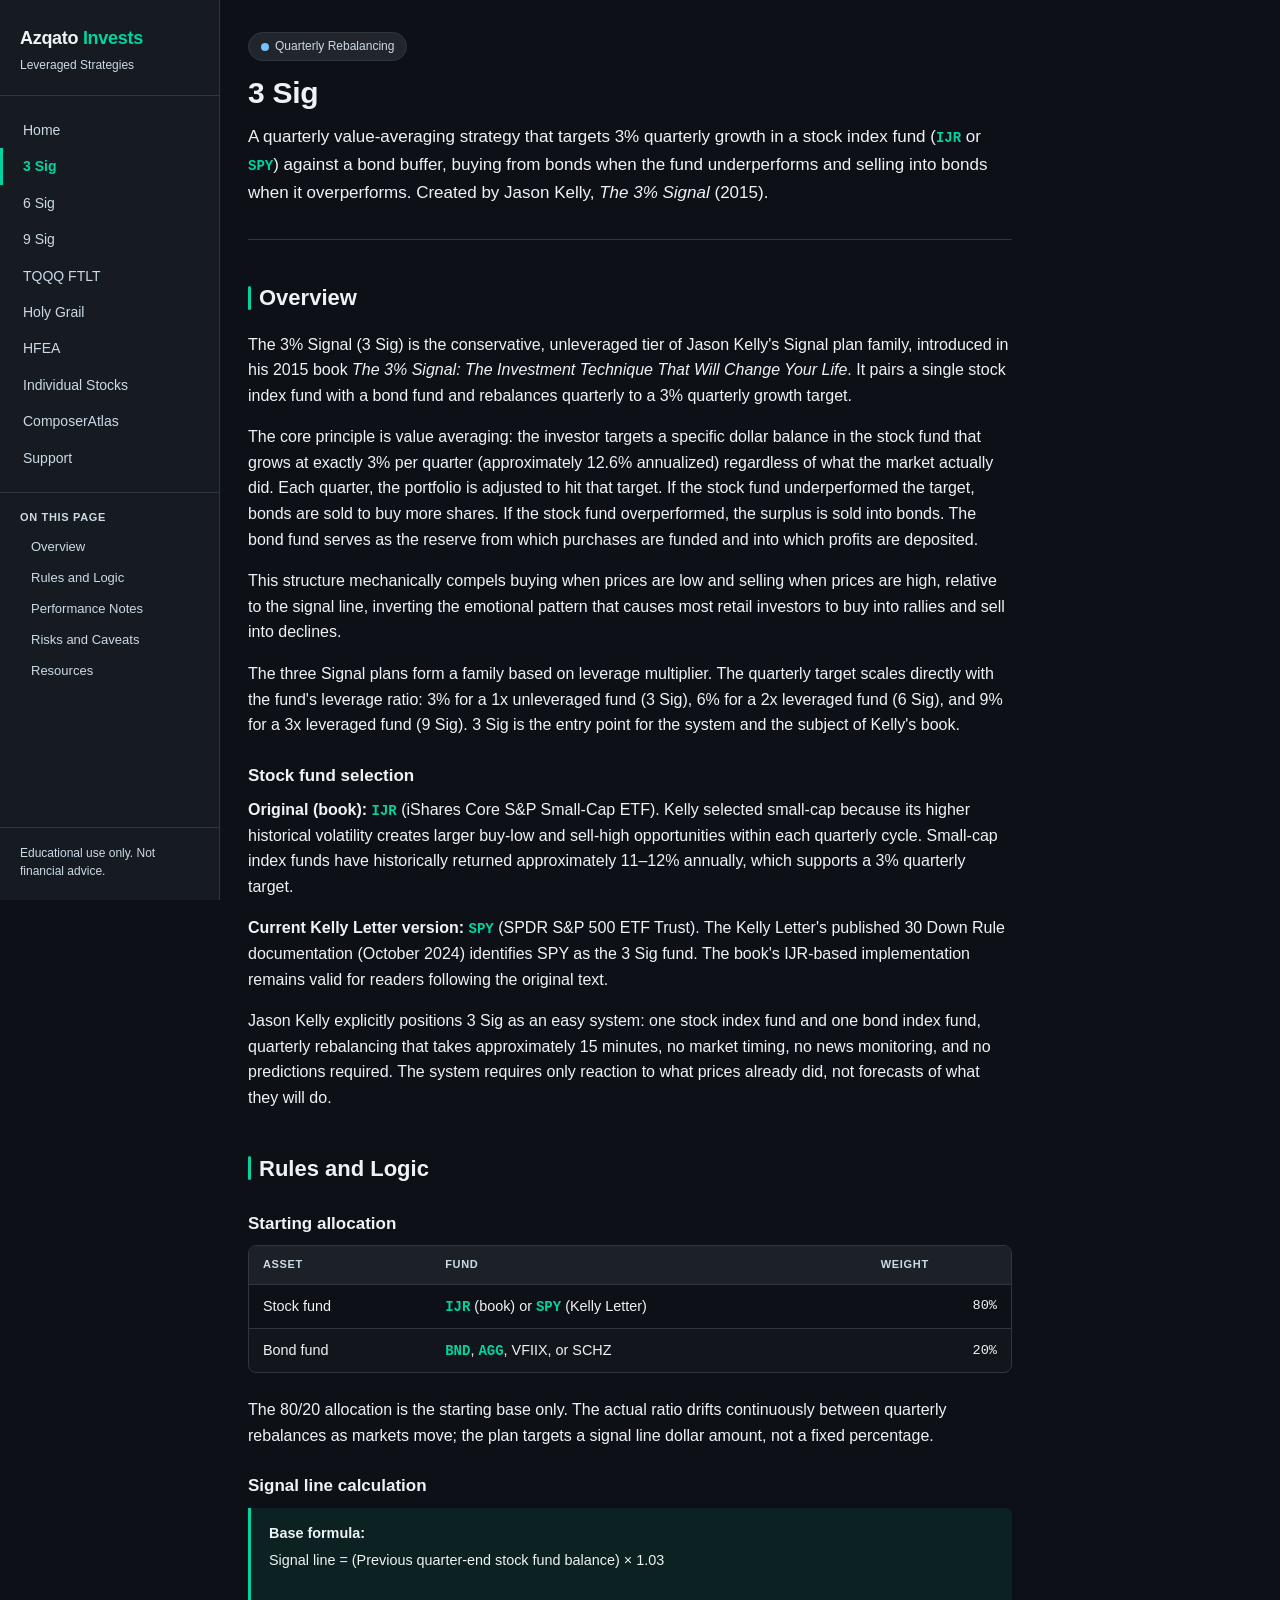
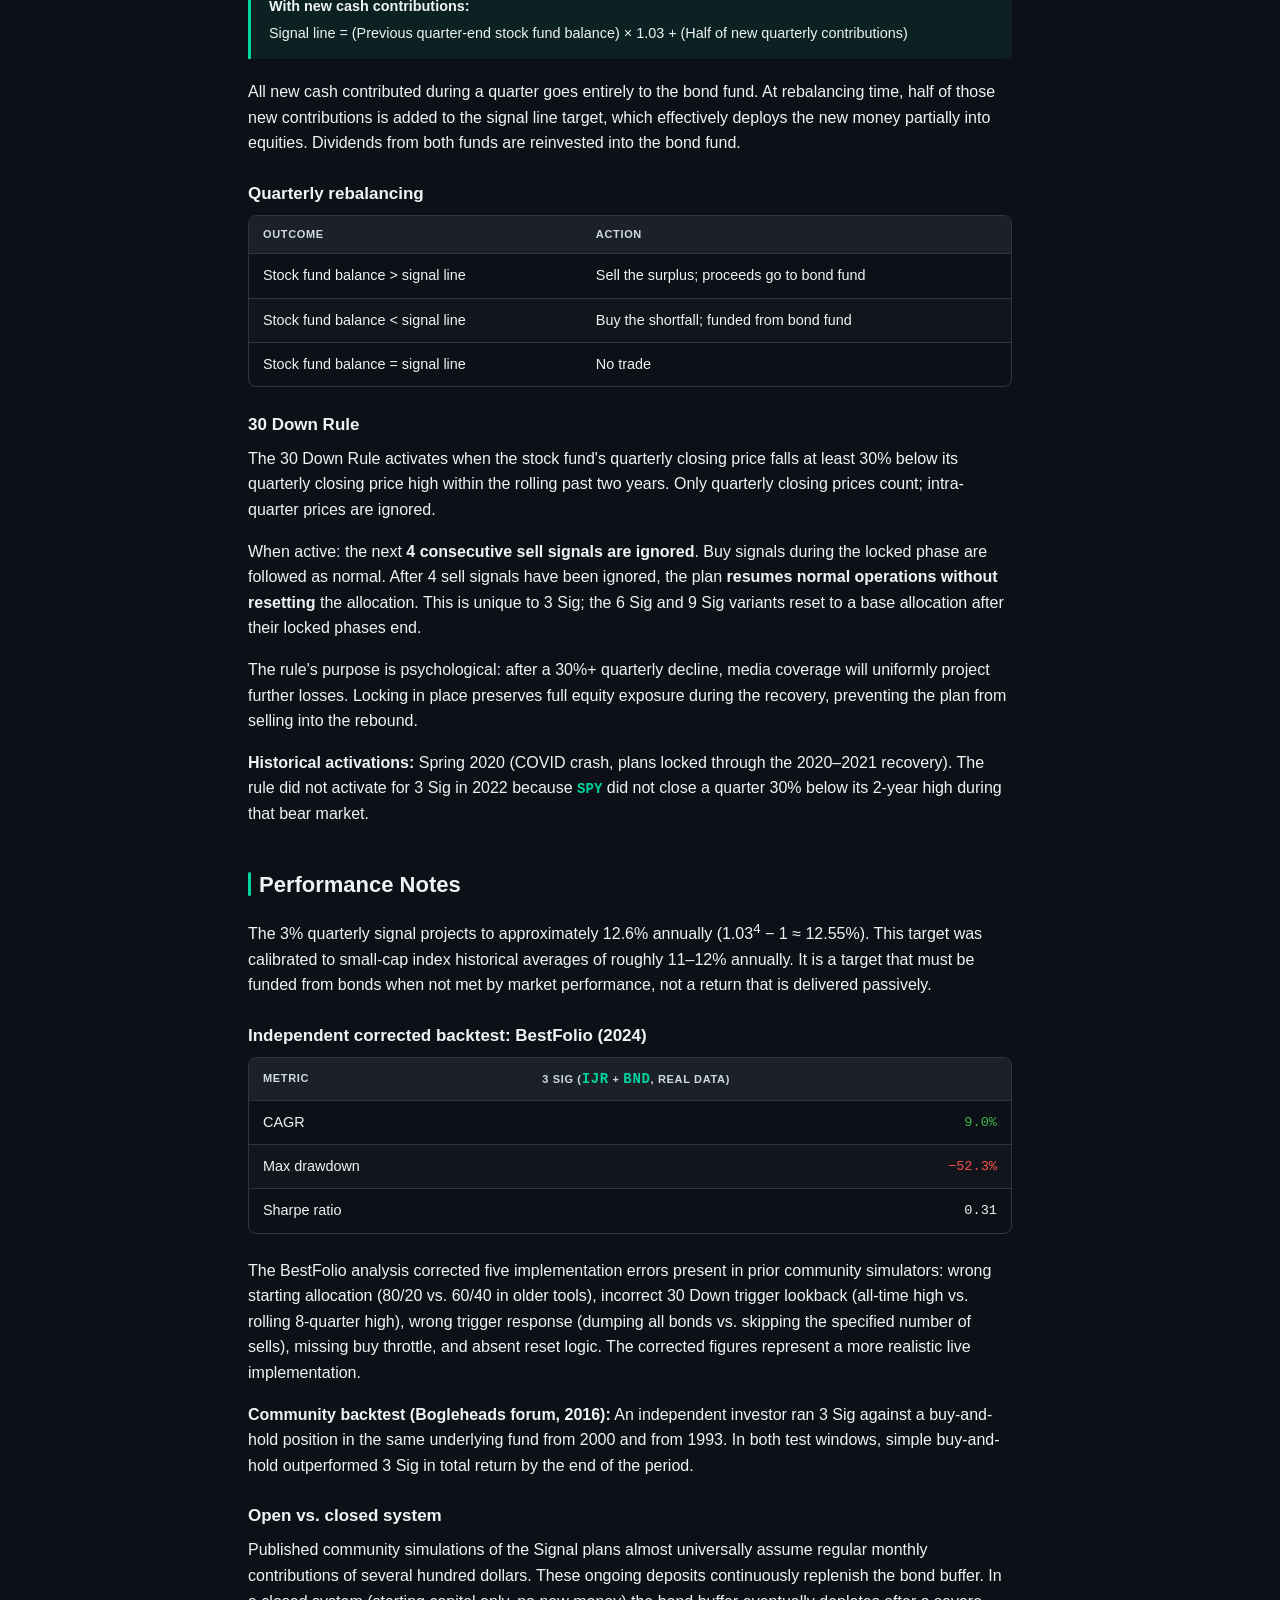
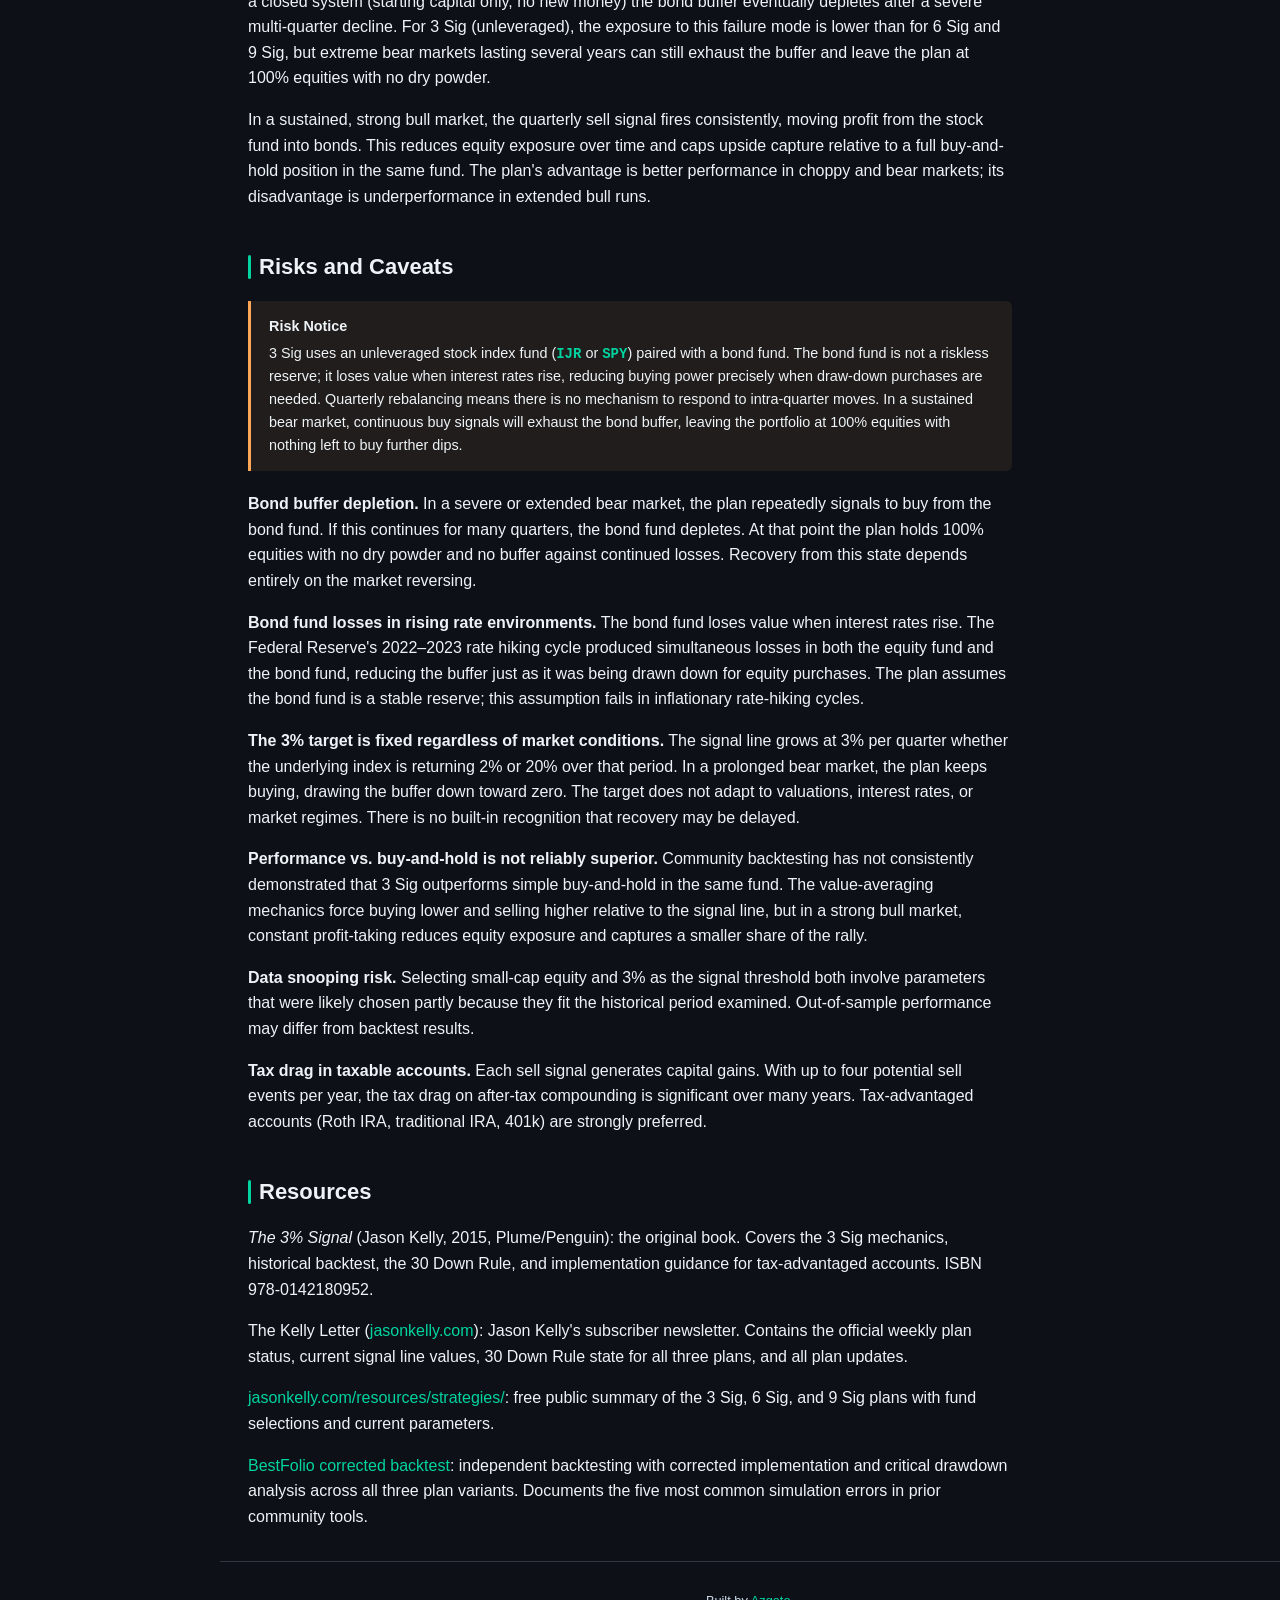
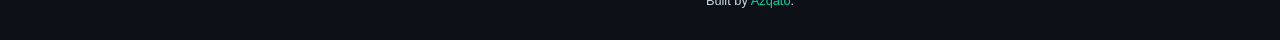
==== 3sig.html @ e36377e2 "v1.1.0: docs audit, em dash cleanup, mobile CSS fix Co-Authored-By: Claude Sonnet 4.6 <noreply@anthr" ====
<!DOCTYPE html>
<html lang="en">
<head>
  <meta charset="UTF-8">
  <meta name="viewport" content="width=device-width, initial-scale=1.0">
  <title>3 Sig: Leveraged Strategies</title>
  <meta name="description" content="The 3 Sig quarterly value-averaging strategy by Jason Kelly. A signal-based system using a 3% quarterly target to manage a stock index fund against a bond buffer.">
  <link rel="icon" href="data:image/svg+xml,<svg xmlns='http://www.w3.org/2000/svg' viewBox='0 0 100 100'><text y='.9em' font-size='90'>🚀</text></svg>">
  <link rel="stylesheet" href="css/style.css">
</head>
<body>
  <a class="skip-link" href="#main-content">Skip to content</a>

  <nav class="top-bar" aria-label="Site navigation">
    <div class="top-bar-inner">
      <a href="https://azqato.com/invests" class="logo-link"><span class="logo-text">Azqato <span class="logo-dot">Invests</span></span></a>
      <button class="nav-toggle" aria-label="Toggle navigation" aria-expanded="false" aria-controls="mobile-nav">
        <svg width="20" height="15" viewBox="0 0 20 15" fill="none" aria-hidden="true">
          <rect y="0" width="20" height="2" rx="1" fill="currentColor"/>
          <rect y="6.5" width="20" height="2" rx="1" fill="currentColor"/>
          <rect y="13" width="20" height="2" rx="1" fill="currentColor"/>
        </svg>
      </button>
    </div>
    <div class="top-bar-nav" id="mobile-nav" hidden>
      <ul>
        <li><a href="index.html" class="nav-link">Home</a></li>
        <li><a href="3sig.html" class="nav-link active" aria-current="page">3 Sig</a></li>
        <li><a href="6sig.html" class="nav-link">6 Sig</a></li>
        <li><a href="9sig.html" class="nav-link">9 Sig</a></li>
        <li><a href="tqqq-ftlt.html" class="nav-link">TQQQ FTLT</a></li>
        <li><a href="holy-grail.html" class="nav-link">Holy Grail</a></li>
        <li><a href="hfea.html" class="nav-link">HFEA</a></li>
        <li><a href="https://azqato.github.io/stocks/" class="nav-link">Individual Stocks</a></li>
        <li><a href="https://azqato.github.io/composer/" class="nav-link">ComposerAtlas</a></li>
        <li><a href="https://azqato.github.io/support.html" class="nav-link">Support</a></li>
      </ul>
    </div>
  </nav>

  <div class="layout">
    <aside class="sidebar" aria-label="Site navigation">
      <div class="sidebar-logo">
        <a href="https://azqato.com/invests" class="logo-link"><span class="logo-text">Azqato <span class="logo-dot">Invests</span></span></a>
        <span class="site-label">Leveraged Strategies</span>
      </div>
      <nav class="sidebar-nav" aria-label="Pages">
        <ul>
          <li><a href="index.html" class="nav-link">Home</a></li>
          <li><a href="3sig.html" class="nav-link active" aria-current="page">3 Sig</a></li>
          <li><a href="6sig.html" class="nav-link">6 Sig</a></li>
          <li><a href="9sig.html" class="nav-link">9 Sig</a></li>
          <li><a href="tqqq-ftlt.html" class="nav-link">TQQQ FTLT</a></li>
          <li><a href="holy-grail.html" class="nav-link">Holy Grail</a></li>
          <li><a href="hfea.html" class="nav-link">HFEA</a></li>
          <li><a href="https://azqato.github.io/stocks/" class="nav-link">Individual Stocks</a></li>
        <li><a href="https://azqato.github.io/composer/" class="nav-link">ComposerAtlas</a></li>
        <li><a href="https://azqato.github.io/support.html" class="nav-link">Support</a></li>
        </ul>
        <div class="on-this-page">
          <span class="on-this-page-label">On This Page</span>
          <ul>
            <li><a href="#overview" class="anchor-link">Overview</a></li>
            <li><a href="#rules" class="anchor-link">Rules and Logic</a></li>
            <li><a href="#performance" class="anchor-link">Performance Notes</a></li>
            <li><a href="#risks" class="anchor-link">Risks and Caveats</a></li>
            <li><a href="#resources" class="anchor-link">Resources</a></li>
          </ul>
        </div>
      </nav>
      <p class="sidebar-disclaimer">Educational use only. Not financial advice.</p>
    </aside>

    <div class="content-wrap">
      <main id="main-content">

        <div class="hero">
          <div class="hero-badge">
            <span class="hero-badge-dot" style="background: var(--color-strat-3sig);"></span>
            Quarterly Rebalancing
          </div>
          <h1>3 Sig</h1>
          <p class="lead">A quarterly value-averaging strategy that targets 3% quarterly growth in a stock index fund (<span class="ticker">IJR</span> or <span class="ticker">SPY</span>) against a bond buffer, buying from bonds when the fund underperforms and selling into bonds when it overperforms. Created by Jason Kelly, <em>The 3% Signal</em> (2015).</p>
        </div>

        <section id="overview" aria-labelledby="overview-heading">
          <h2 id="overview-heading">Overview</h2>

          <p>The 3% Signal (3 Sig) is the conservative, unleveraged tier of Jason Kelly's Signal plan family, introduced in his 2015 book <em>The 3% Signal: The Investment Technique That Will Change Your Life</em>. It pairs a single stock index fund with a bond fund and rebalances quarterly to a 3% quarterly growth target.</p>

          <p>The core principle is value averaging: the investor targets a specific dollar balance in the stock fund that grows at exactly 3% per quarter (approximately 12.6% annualized) regardless of what the market actually did. Each quarter, the portfolio is adjusted to hit that target. If the stock fund underperformed the target, bonds are sold to buy more shares. If the stock fund overperformed, the surplus is sold into bonds. The bond fund serves as the reserve from which purchases are funded and into which profits are deposited.</p>

          <p>This structure mechanically compels buying when prices are low and selling when prices are high, relative to the signal line, inverting the emotional pattern that causes most retail investors to buy into rallies and sell into declines.</p>

          <p>The three Signal plans form a family based on leverage multiplier. The quarterly target scales directly with the fund's leverage ratio: 3% for a 1x unleveraged fund (3 Sig), 6% for a 2x leveraged fund (6 Sig), and 9% for a 3x leveraged fund (9 Sig). 3 Sig is the entry point for the system and the subject of Kelly's book.</p>

          <h3>Stock fund selection</h3>

          <p><strong>Original (book):</strong> <span class="ticker">IJR</span> (iShares Core S&amp;P Small-Cap ETF). Kelly selected small-cap because its higher historical volatility creates larger buy-low and sell-high opportunities within each quarterly cycle. Small-cap index funds have historically returned approximately 11–12% annually, which supports a 3% quarterly target.</p>

          <p><strong>Current Kelly Letter version:</strong> <span class="ticker">SPY</span> (SPDR S&amp;P 500 ETF Trust). The Kelly Letter's published 30 Down Rule documentation (October 2024) identifies SPY as the 3 Sig fund. The book's IJR-based implementation remains valid for readers following the original text.</p>

          <p>Jason Kelly explicitly positions 3 Sig as an easy system: one stock index fund and one bond index fund, quarterly rebalancing that takes approximately 15 minutes, no market timing, no news monitoring, and no predictions required. The system requires only reaction to what prices already did, not forecasts of what they will do.</p>
        </section>

        <section id="rules" aria-labelledby="rules-heading">
          <h2 id="rules-heading">Rules and Logic</h2>

          <h3>Starting allocation</h3>

          <div class="table-wrap">
            <table>
              <caption class="visually-hidden">3 Sig starting allocation</caption>
              <thead>
                <tr>
                  <th scope="col">Asset</th>
                  <th scope="col">Fund</th>
                  <th scope="col">Weight</th>
                </tr>
              </thead>
              <tbody>
                <tr>
                  <td>Stock fund</td>
                  <td><span class="ticker">IJR</span> (book) or <span class="ticker">SPY</span> (Kelly Letter)</td>
                  <td class="num">80%</td>
                </tr>
                <tr>
                  <td>Bond fund</td>
                  <td><span class="ticker">BND</span>, <span class="ticker">AGG</span>, VFIIX, or SCHZ</td>
                  <td class="num">20%</td>
                </tr>
              </tbody>
            </table>
          </div>

          <p>The 80/20 allocation is the starting base only. The actual ratio drifts continuously between quarterly rebalances as markets move; the plan targets a signal line dollar amount, not a fixed percentage.</p>

          <h3>Signal line calculation</h3>

          <div class="callout callout-info">
            <strong>Base formula:</strong>
            Signal line = (Previous quarter-end stock fund balance) &times; 1.03<br><br>
            <strong>With new cash contributions:</strong>
            Signal line = (Previous quarter-end stock fund balance) &times; 1.03 + (Half of new quarterly contributions)
          </div>

          <p>All new cash contributed during a quarter goes entirely to the bond fund. At rebalancing time, half of those new contributions is added to the signal line target, which effectively deploys the new money partially into equities. Dividends from both funds are reinvested into the bond fund.</p>

          <h3>Quarterly rebalancing</h3>

          <div class="table-wrap">
            <table>
              <caption class="visually-hidden">3 Sig quarterly rebalancing actions</caption>
              <thead>
                <tr>
                  <th scope="col">Outcome</th>
                  <th scope="col">Action</th>
                </tr>
              </thead>
              <tbody>
                <tr>
                  <td>Stock fund balance &gt; signal line</td>
                  <td>Sell the surplus; proceeds go to bond fund</td>
                </tr>
                <tr>
                  <td>Stock fund balance &lt; signal line</td>
                  <td>Buy the shortfall; funded from bond fund</td>
                </tr>
                <tr>
                  <td>Stock fund balance = signal line</td>
                  <td>No trade</td>
                </tr>
              </tbody>
            </table>
          </div>

          <h3>30 Down Rule</h3>

          <p>The 30 Down Rule activates when the stock fund's quarterly closing price falls at least 30% below its quarterly closing price high within the rolling past two years. Only quarterly closing prices count; intra-quarter prices are ignored.</p>

          <p>When active: the next <strong>4 consecutive sell signals are ignored</strong>. Buy signals during the locked phase are followed as normal. After 4 sell signals have been ignored, the plan <strong>resumes normal operations without resetting</strong> the allocation. This is unique to 3 Sig; the 6 Sig and 9 Sig variants reset to a base allocation after their locked phases end.</p>

          <p>The rule's purpose is psychological: after a 30%+ quarterly decline, media coverage will uniformly project further losses. Locking in place preserves full equity exposure during the recovery, preventing the plan from selling into the rebound.</p>

          <p><strong>Historical activations:</strong> Spring 2020 (COVID crash, plans locked through the 2020–2021 recovery). The rule did not activate for 3 Sig in 2022 because <span class="ticker">SPY</span> did not close a quarter 30% below its 2-year high during that bear market.</p>
        </section>

        <section id="performance" aria-labelledby="performance-heading">
          <h2 id="performance-heading">Performance Notes</h2>

          <p>The 3% quarterly signal projects to approximately 12.6% annually (1.03<sup>4</sup> &minus; 1 &asymp; 12.55%). This target was calibrated to small-cap index historical averages of roughly 11–12% annually. It is a target that must be funded from bonds when not met by market performance, not a return that is delivered passively.</p>

          <h3>Independent corrected backtest: BestFolio (2024)</h3>

          <div class="table-wrap">
            <table>
              <caption class="visually-hidden">3 Sig corrected backtest results</caption>
              <thead>
                <tr>
                  <th scope="col">Metric</th>
                  <th scope="col">3 Sig (<span class="ticker">IJR</span> + <span class="ticker">BND</span>, real data)</th>
                </tr>
              </thead>
              <tbody>
                <tr>
                  <td>CAGR</td>
                  <td class="num positive">9.0%</td>
                </tr>
                <tr>
                  <td>Max drawdown</td>
                  <td class="num negative">−52.3%</td>
                </tr>
                <tr>
                  <td>Sharpe ratio</td>
                  <td class="num">0.31</td>
                </tr>
              </tbody>
            </table>
          </div>

          <p>The BestFolio analysis corrected five implementation errors present in prior community simulators: wrong starting allocation (80/20 vs. 60/40 in older tools), incorrect 30 Down trigger lookback (all-time high vs. rolling 8-quarter high), wrong trigger response (dumping all bonds vs. skipping the specified number of sells), missing buy throttle, and absent reset logic. The corrected figures represent a more realistic live implementation.</p>

          <p><strong>Community backtest (Bogleheads forum, 2016):</strong> An independent investor ran 3 Sig against a buy-and-hold position in the same underlying fund from 2000 and from 1993. In both test windows, simple buy-and-hold outperformed 3 Sig in total return by the end of the period.</p>

          <h3>Open vs. closed system</h3>

          <p>Published community simulations of the Signal plans almost universally assume regular monthly contributions of several hundred dollars. These ongoing deposits continuously replenish the bond buffer. In a closed system (starting capital only, no new money) the bond buffer eventually depletes after a severe multi-quarter decline. For 3 Sig (unleveraged), the exposure to this failure mode is lower than for 6 Sig and 9 Sig, but extreme bear markets lasting several years can still exhaust the buffer and leave the plan at 100% equities with no dry powder.</p>

          <p>In a sustained, strong bull market, the quarterly sell signal fires consistently, moving profit from the stock fund into bonds. This reduces equity exposure over time and caps upside capture relative to a full buy-and-hold position in the same fund. The plan's advantage is better performance in choppy and bear markets; its disadvantage is underperformance in extended bull runs.</p>
        </section>

        <section id="risks" aria-labelledby="risks-heading">
          <h2 id="risks-heading">Risks and Caveats</h2>
          <div class="callout callout-risk" role="note" aria-label="Risk notice">
            <strong>Risk Notice</strong>
            3 Sig uses an unleveraged stock index fund (<span class="ticker">IJR</span> or <span class="ticker">SPY</span>) paired with a bond fund. The bond fund is not a riskless reserve; it loses value when interest rates rise, reducing buying power precisely when draw-down purchases are needed. Quarterly rebalancing means there is no mechanism to respond to intra-quarter moves. In a sustained bear market, continuous buy signals will exhaust the bond buffer, leaving the portfolio at 100% equities with nothing left to buy further dips.
          </div>

          <p><strong>Bond buffer depletion.</strong> In a severe or extended bear market, the plan repeatedly signals to buy from the bond fund. If this continues for many quarters, the bond fund depletes. At that point the plan holds 100% equities with no dry powder and no buffer against continued losses. Recovery from this state depends entirely on the market reversing.</p>

          <p><strong>Bond fund losses in rising rate environments.</strong> The bond fund loses value when interest rates rise. The Federal Reserve's 2022–2023 rate hiking cycle produced simultaneous losses in both the equity fund and the bond fund, reducing the buffer just as it was being drawn down for equity purchases. The plan assumes the bond fund is a stable reserve; this assumption fails in inflationary rate-hiking cycles.</p>

          <p><strong>The 3% target is fixed regardless of market conditions.</strong> The signal line grows at 3% per quarter whether the underlying index is returning 2% or 20% over that period. In a prolonged bear market, the plan keeps buying, drawing the buffer down toward zero. The target does not adapt to valuations, interest rates, or market regimes. There is no built-in recognition that recovery may be delayed.</p>

          <p><strong>Performance vs. buy-and-hold is not reliably superior.</strong> Community backtesting has not consistently demonstrated that 3 Sig outperforms simple buy-and-hold in the same fund. The value-averaging mechanics force buying lower and selling higher relative to the signal line, but in a strong bull market, constant profit-taking reduces equity exposure and captures a smaller share of the rally.</p>

          <p><strong>Data snooping risk.</strong> Selecting small-cap equity and 3% as the signal threshold both involve parameters that were likely chosen partly because they fit the historical period examined. Out-of-sample performance may differ from backtest results.</p>

          <p><strong>Tax drag in taxable accounts.</strong> Each sell signal generates capital gains. With up to four potential sell events per year, the tax drag on after-tax compounding is significant over many years. Tax-advantaged accounts (Roth IRA, traditional IRA, 401k) are strongly preferred.</p>
        </section>

        <section id="resources" aria-labelledby="resources-heading">
          <h2 id="resources-heading">Resources</h2>

          <p><em>The 3% Signal</em> (Jason Kelly, 2015, Plume/Penguin): the original book. Covers the 3 Sig mechanics, historical backtest, the 30 Down Rule, and implementation guidance for tax-advantaged accounts. ISBN 978-0142180952.</p>

          <p>The Kelly Letter (<a href="https://jasonkelly.com">jasonkelly.com</a>): Jason Kelly's subscriber newsletter. Contains the official weekly plan status, current signal line values, 30 Down Rule state for all three plans, and all plan updates.</p>

          <p><a href="https://jasonkelly.com/resources/strategies/">jasonkelly.com/resources/strategies/</a>: free public summary of the 3 Sig, 6 Sig, and 9 Sig plans with fund selections and current parameters.</p>

          <p><a href="https://bestfolio.app/blog/kelly-signal-danger-v2">BestFolio corrected backtest</a>: independent backtesting with corrected implementation and critical drawdown analysis across all three plan variants. Documents the five most common simulation errors in prior community tools.</p>
        </section>

      </main>

      <footer>
        <p>Built by <a href="https://azqato.github.io">Azqato</a>.</p>
      </footer>
    </div>
  </div>

  <script src="js/main.js"></script>
</body>
</html>
---- css/style.css ----
/* ============================================================
   :root — Design tokens
   ============================================================ */
:root {
  --color-bg: #0d1117;
  --color-surface: #161b22;
  --color-border: #30363d;
  --color-accent: #00d4a0;
  --color-accent-hover: #00e6b0;
  --color-accent-light: rgba(0, 212, 160, 0.08);
  --color-card-hover: #1c2128;
  --color-tag-bg: #21262d;
  --color-text-primary: #eef3f7;
  --color-text-secondary: #cbdae6;
  --color-positive: #3fb950;
  --color-negative: #f85149;
  --color-warning: #ffa657;
  --color-purple: #bc8cff;
  --color-strat-3sig: #79c0ff;
  --color-strat-6sig: #e3b341;
  --color-strat-9sig: #58a6ff;
  --color-strat-hfea: #f0883e;
  --color-strat-ftlt: #3fb950;
  --color-strat-grail: #bc8cff;
  --font-ui: -apple-system, BlinkMacSystemFont, 'Segoe UI', Roboto, 'Helvetica Neue', Arial, sans-serif;
  --font-mono: 'SF Mono', 'Consolas', 'Liberation Mono', 'Courier New', monospace;
}

/* ============================================================
   Reset / base
   ============================================================ */
*, *::before, *::after {
  box-sizing: border-box;
  margin: 0;
  padding: 0;
}

html {
  scroll-behavior: smooth;
}

body {
  background-color: var(--color-bg);
  color: var(--color-text-primary);
  font-family: var(--font-ui);
  font-size: 1rem;
  line-height: 1.6;
  -webkit-font-smoothing: antialiased;
}

a {
  color: var(--color-accent);
  text-decoration: none;
}

a:hover {
  color: var(--color-accent-hover);
}

a:focus-visible {
  outline: 2px solid var(--color-accent);
  outline-offset: 3px;
  border-radius: 2px;
}

ul {
  list-style: none;
}

img {
  max-width: 100%;
  display: block;
}

/* ============================================================
   Layout grid (sidebar + content)
   ============================================================ */
.skip-link {
  position: fixed;
  top: 0;
  left: 0;
  padding: 8px 16px;
  background: var(--color-accent);
  color: var(--color-bg);
  font-weight: 600;
  font-size: 0.875rem;
  z-index: 1000;
  border-radius: 0 0 6px 0;
  transform: translateY(-100%);
  transition: transform 0.15s;
}

.skip-link:focus {
  transform: translateY(0);
}

.layout {
  display: grid;
  grid-template-columns: 220px 1fr;
  align-items: start;
  min-height: 100vh;
}

.content-wrap {
  display: flex;
  flex-direction: column;
  min-width: 0;
  min-height: 100vh;
}

main {
  flex: 1;
  max-width: 820px;
  padding: 32px 28px;
}

/* ============================================================
   Sidebar and top-bar nav
   ============================================================ */
.sidebar {
  width: 220px;
  background: var(--color-surface);
  border-right: 1px solid var(--color-border);
  position: sticky;
  top: 0;
  height: 100vh;
  overflow-y: auto;
  display: flex;
  flex-direction: column;
  padding: 24px 0 20px;
  flex-shrink: 0;
}

.sidebar-logo {
  padding: 0 20px 20px;
  border-bottom: 1px solid var(--color-border);
  margin-bottom: 8px;
}

a.logo-link {
  text-decoration: none;
  color: inherit;
}

.logo-text {
  display: block;
  font-size: 1.125rem;
  font-weight: 700;
  color: var(--color-text-primary);
  letter-spacing: -0.3px;
}

.logo-dot {
  color: var(--color-accent);
}

.site-label {
  display: block;
  font-size: 0.75rem;
  color: var(--color-text-secondary);
  margin-top: 3px;
}

.sidebar-nav {
  flex: 1;
  padding: 8px 0;
}

.nav-link {
  display: block;
  padding: 7px 20px;
  font-size: 0.875rem;
  font-weight: 500;
  color: var(--color-text-secondary);
  transition: color 0.15s;
  border-left: 3px solid transparent;
}

.nav-link:hover {
  color: var(--color-text-primary);
}

.nav-link.active {
  color: var(--color-accent);
  font-weight: 600;
  border-left-color: var(--color-accent);
}

.on-this-page {
  margin-top: 16px;
  padding-top: 16px;
  border-top: 1px solid var(--color-border);
}

.on-this-page-label {
  font-size: 0.6875rem;
  font-weight: 600;
  text-transform: uppercase;
  letter-spacing: 0.06em;
  color: var(--color-text-secondary);
  padding: 0 20px 6px;
  display: block;
}

.anchor-link {
  display: block;
  padding: 5px 20px 5px 28px;
  font-size: 0.8125rem;
  color: var(--color-text-secondary);
  transition: color 0.15s;
  border-left: 3px solid transparent;
}

.anchor-link:hover {
  color: var(--color-text-primary);
}

.anchor-link.is-active {
  color: var(--color-accent);
}

.sidebar-disclaimer {
  padding: 16px 20px 0;
  font-size: 0.75rem;
  color: var(--color-text-secondary);
  border-top: 1px solid var(--color-border);
  line-height: 1.5;
}

/* Top bar — mobile only, hidden on desktop */
.top-bar {
  display: none;
  position: sticky;
  top: 0;
  z-index: 100;
  background: rgba(22, 27, 34, 0.9);
  backdrop-filter: blur(12px);
  -webkit-backdrop-filter: blur(12px);
  border-bottom: 1px solid var(--color-border);
}

.top-bar-inner {
  display: flex;
  align-items: center;
  justify-content: space-between;
  padding: 12px 20px;
}

.nav-toggle {
  background: none;
  border: none;
  cursor: pointer;
  padding: 4px;
  color: var(--color-text-primary);
  display: flex;
  align-items: center;
  justify-content: center;
}

.nav-toggle:focus-visible {
  outline: 2px solid var(--color-accent);
  outline-offset: 3px;
  border-radius: 2px;
}

.top-bar-nav {
  border-top: 1px solid var(--color-border);
  padding: 8px 0 12px;
}

.top-bar-nav .nav-link {
  border-left: none;
  padding: 9px 20px;
}

.top-bar-nav .nav-link.active {
  border-left: none;
  border-bottom: 2px solid var(--color-accent);
}

/* ============================================================
   Typography
   ============================================================ */
h1 {
  font-size: 1.875rem;
  font-weight: 700;
  color: var(--color-text-primary);
  letter-spacing: -0.3px;
  line-height: 1.2;
}

h2 {
  font-size: 1.375rem;
  font-weight: 700;
  color: var(--color-text-primary);
  display: flex;
  align-items: center;
  gap: 0.5rem;
  margin-bottom: 1rem;
  margin-top: 2.5rem;
}

h2::before {
  content: '';
  display: block;
  width: 3px;
  height: 1.1em;
  background: var(--color-accent);
  border-radius: 2px;
  flex-shrink: 0;
}

h3 {
  font-size: 1.0625rem;
  font-weight: 600;
  color: var(--color-text-primary);
  margin-bottom: 0.5rem;
  margin-top: 1.5rem;
}

p {
  margin-bottom: 1rem;
}

p:last-child {
  margin-bottom: 0;
}

.lead {
  font-size: 1.0625rem;
  line-height: 1.65;
}

.caption {
  font-size: 0.78rem;
  color: var(--color-text-secondary);
}

.num {
  font-family: var(--font-mono);
  font-size: 0.85rem;
}

.ticker {
  font-family: var(--font-mono);
  font-size: 0.875rem;
  font-weight: 600;
  color: var(--color-accent);
}

/* ============================================================
   Hero (badge, title, sub)
   ============================================================ */
.hero {
  margin-bottom: 2rem;
  padding-bottom: 2rem;
  border-bottom: 1px solid var(--color-border);
}

.hero-badge {
  display: inline-flex;
  align-items: center;
  gap: 6px;
  background: var(--color-tag-bg);
  border: 1px solid var(--color-border);
  border-radius: 999px;
  padding: 4px 12px;
  font-size: 0.75rem;
  color: var(--color-text-secondary);
  margin-bottom: 14px;
}

.hero-badge-dot {
  width: 8px;
  height: 8px;
  border-radius: 50%;
  flex-shrink: 0;
}

.hero h1 {
  margin-bottom: 12px;
}

.hero .lead {
  color: var(--color-text-primary);
}

/* ============================================================
   Strategy cards (index)
   ============================================================ */
.strategies-grid {
  display: grid;
  grid-template-columns: repeat(3, 1fr);
  gap: 16px;
  margin-top: 1rem;
}

.strategy-card {
  background: var(--color-surface);
  border: 1px solid var(--color-border);
  border-radius: 10px;
  padding: 20px;
  display: flex;
  flex-direction: column;
  position: relative;
  overflow: hidden;
  transition: background 0.15s, transform 0.15s, box-shadow 0.15s;
}

.strategy-card::before {
  content: '';
  position: absolute;
  top: 0;
  left: 0;
  right: 0;
  height: 2px;
  opacity: 0;
  transition: opacity 0.15s;
}

.strategy-card:hover {
  background: var(--color-card-hover);
  transform: translateY(-2px);
  box-shadow: 0 4px 18px rgba(0, 212, 160, 0.07);
}

.strategy-card:hover::before {
  opacity: 1;
}

.strat-3sig::before  { background: var(--color-strat-3sig); }
.strat-6sig::before  { background: var(--color-strat-6sig); }
.strat-9sig::before  { background: var(--color-strat-9sig); }
.strat-hfea::before  { background: var(--color-strat-hfea); }
.strat-ftlt::before  { background: var(--color-strat-ftlt); }
.strat-grail::before { background: var(--color-strat-grail); }

.card-body {
  flex: 1;
}

.card-title {
  font-size: 1.0625rem;
  font-weight: 700;
  color: var(--color-accent);
  margin-bottom: 8px;
  margin-top: 0;
}

.card-summary {
  font-size: 0.9rem;
  color: var(--color-text-secondary);
  line-height: 1.55;
  margin-bottom: 0;
}

.card-footer {
  margin-top: 16px;
  padding-top: 14px;
  border-top: 1px solid var(--color-border);
}

.card-link {
  font-size: 0.875rem;
  font-weight: 500;
  color: var(--color-accent);
}

.card-link:hover {
  color: var(--color-accent-hover);
}

/* ============================================================
   Placeholder blocks
   ============================================================ */
.placeholder {
  border: 1px dashed var(--color-border);
  border-radius: 8px;
  padding: 24px;
  color: var(--color-text-secondary);
  font-style: italic;
  text-align: center;
  font-size: 0.9rem;
}

/* ============================================================
   Tables
   ============================================================ */
.table-wrap {
  border: 1px solid var(--color-border);
  border-radius: 8px;
  overflow: hidden;
  margin-bottom: 1.5rem;
}

table {
  width: 100%;
  border-collapse: collapse;
  font-size: 0.9rem;
}

.visually-hidden {
  position: absolute;
  width: 1px;
  height: 1px;
  overflow: hidden;
  clip: rect(0 0 0 0);
  white-space: nowrap;
}

thead th {
  background: var(--color-card-hover);
  font-size: 0.6875rem;
  font-weight: 600;
  text-transform: uppercase;
  letter-spacing: 0.06em;
  color: var(--color-text-secondary);
  padding: 10px 14px;
  text-align: left;
}

tbody tr:nth-child(even) {
  background: rgba(255, 255, 255, 0.02);
}

tbody tr:hover {
  background: var(--color-accent-light);
}

td {
  padding: 10px 14px;
  color: var(--color-text-primary);
  border-top: 1px solid var(--color-border);
}

td.num {
  text-align: right;
  font-family: var(--font-mono);
  font-size: 0.85rem;
}

td.positive { color: var(--color-positive); }
td.negative { color: var(--color-negative); }

/* ============================================================
   Callout boxes (info, risk)
   ============================================================ */
.callout {
  border-radius: 0 6px 6px 0;
  padding: 14px 18px;
  margin-bottom: 1.25rem;
  font-size: 0.9rem;
  line-height: 1.6;
}

.callout strong {
  display: block;
  margin-bottom: 4px;
  font-weight: 600;
}

.callout-info {
  background: var(--color-accent-light);
  border-left: 3px solid var(--color-accent);
  color: var(--color-text-primary);
}

.callout-risk {
  background: rgba(255, 166, 87, 0.08);
  border-left: 3px solid var(--color-warning);
  color: var(--color-text-primary);
}

/* ============================================================
   Badges and ticker tags
   ============================================================ */
.badge {
  display: inline-flex;
  align-items: center;
  border-radius: 999px;
  padding: 3px 10px;
  font-size: 0.75rem;
  font-weight: 500;
  border: 1px solid;
}

.badge-neutral {
  background: var(--color-tag-bg);
  color: var(--color-text-secondary);
  border-color: var(--color-border);
}

.badge-caution {
  background: rgba(255, 166, 87, 0.12);
  color: var(--color-warning);
  border-color: rgba(255, 166, 87, 0.3);
}

.badge-negative {
  background: rgba(248, 81, 73, 0.12);
  color: var(--color-negative);
  border-color: rgba(248, 81, 73, 0.3);
}

.badge-positive {
  background: rgba(63, 185, 80, 0.12);
  color: var(--color-positive);
  border-color: rgba(63, 185, 80, 0.3);
}

.ticker-tag {
  display: inline-flex;
  align-items: center;
  font-family: var(--font-mono);
  font-size: 0.8125rem;
  font-weight: 600;
  color: var(--color-accent);
  background: var(--color-tag-bg);
  border: 1px solid var(--color-border);
  border-radius: 6px;
  padding: 1px 7px;
  transition: background 0.15s, border-color 0.15s;
}

.ticker-tag:hover {
  background: var(--color-accent-light);
  border-color: var(--color-accent);
}

/* ============================================================
   Footer
   ============================================================ */
footer {
  border-top: 1px solid var(--color-border);
  background: var(--color-bg);
  text-align: center;
  padding: 28px 32px;
  font-size: 0.8rem;
  color: var(--color-text-secondary);
  line-height: 1.7;
}

footer p + p {
  margin-top: 6px;
}

footer a {
  color: var(--color-accent);
}

footer a:hover {
  color: var(--color-accent-hover);
}

/* ============================================================
   Media queries
   ============================================================ */
@media (max-width: 1024px) {
  .layout {
    grid-template-columns: 1fr;
  }

  .sidebar {
    display: none;
  }

  .top-bar {
    display: block;
  }

  main {
    padding: 24px 20px;
  }

  footer {
    padding: 20px;
  }

  .table-wrap {
    overflow-x: auto;
    -webkit-overflow-scrolling: touch;
  }
}

@media (max-width: 768px) {
  .strategies-grid {
    grid-template-columns: 1fr;
  }

  h1 {
    font-size: 1.5rem;
  }

  h2 {
    font-size: 1.2rem;
  }

  main {
    padding: 20px;
  }

  .table-wrap {
    overflow-x: auto;
    -webkit-overflow-scrolling: touch;
  }
}

/* ============================================================
   Reduced motion
   ============================================================ */
@media (prefers-reduced-motion: reduce) {
  html {
    scroll-behavior: auto;
  }

  .strategy-card,
  .strategy-card::before,
  .anchor-link,
  .skip-link {
    transition: none;
  }
}
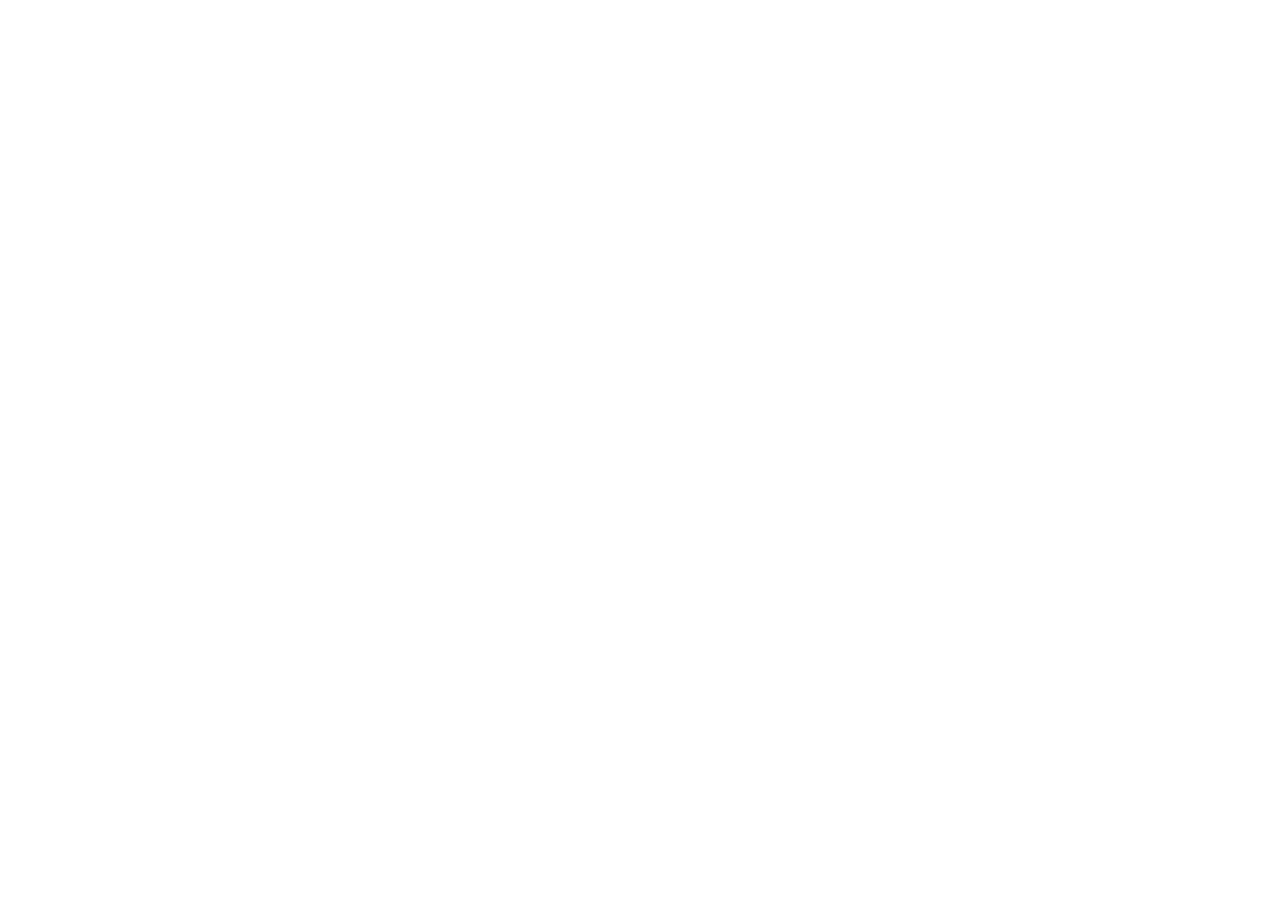
==== commit f1646aa1: "v2.0.0: pages redirect to Azqato Invests Co-Authored-By: Claude Opus 5.5 <noreply@anthropic.com>" ====
--- a/3sig.html
+++ b/3sig.html
@@ -1,274 +1,17 @@
 <!DOCTYPE html>
 <html lang="en">
 <head>
-  <meta charset="UTF-8">
-  <meta name="viewport" content="width=device-width, initial-scale=1.0">
-  <title>3 Sig: Leveraged Strategies</title>
-  <meta name="description" content="The 3 Sig quarterly value-averaging strategy by Jason Kelly. A signal-based system using a 3% quarterly target to manage a stock index fund against a bond buffer.">
-  <link rel="icon" href="data:image/svg+xml,<svg xmlns='http://www.w3.org/2000/svg' viewBox='0 0 100 100'><text y='.9em' font-size='90'>🚀</text></svg>">
-  <link rel="stylesheet" href="css/style.css">
+<meta charset="UTF-8">
+<meta name="viewport" content="width=device-width, initial-scale=1">
+<title>3 Sig: Leveraged Strategies</title>
+<!-- Moved to Azqato Invests on 2026-10-02. This page only sends visitors on;
+     see the Azqato Invests PRD (azqato.github.io repo, docs/PRD.md Part 2,
+     Invests: Deprecation and Removal). Never reuse this address for other content. -->
+<link rel="canonical" href="https://azqato.com/invests/leveraged/3sig">
+<meta http-equiv="refresh" content="0; url=https://azqato.com/invests/leveraged/3sig">
+<script>location.replace("https://azqato.com/invests/leveraged/3sig" + (location.hash && "https://azqato.com/invests/leveraged/3sig".indexOf("#") < 0 ? location.hash : ""));</script>
 </head>
 <body>
-  <a class="skip-link" href="#main-content">Skip to content</a>
-
-  <nav class="top-bar" aria-label="Site navigation">
-    <div class="top-bar-inner">
-      <a href="https://azqato.com/invests" class="logo-link"><span class="logo-text">Azqato <span class="logo-dot">Invests</span></span></a>
-      <button class="nav-toggle" aria-label="Toggle navigation" aria-expanded="false" aria-controls="mobile-nav">
-        <svg width="20" height="15" viewBox="0 0 20 15" fill="none" aria-hidden="true">
-          <rect y="0" width="20" height="2" rx="1" fill="currentColor"/>
-          <rect y="6.5" width="20" height="2" rx="1" fill="currentColor"/>
-          <rect y="13" width="20" height="2" rx="1" fill="currentColor"/>
-        </svg>
-      </button>
-    </div>
-    <div class="top-bar-nav" id="mobile-nav" hidden>
-      <ul>
-        <li><a href="index.html" class="nav-link">Home</a></li>
-        <li><a href="3sig.html" class="nav-link active" aria-current="page">3 Sig</a></li>
-        <li><a href="6sig.html" class="nav-link">6 Sig</a></li>
-        <li><a href="9sig.html" class="nav-link">9 Sig</a></li>
-        <li><a href="tqqq-ftlt.html" class="nav-link">TQQQ FTLT</a></li>
-        <li><a href="holy-grail.html" class="nav-link">Holy Grail</a></li>
-        <li><a href="hfea.html" class="nav-link">HFEA</a></li>
-        <li><a href="https://azqato.github.io/stocks/" class="nav-link">Individual Stocks</a></li>
-        <li><a href="https://azqato.github.io/composer/" class="nav-link">ComposerAtlas</a></li>
-        <li><a href="https://azqato.github.io/support.html" class="nav-link">Support</a></li>
-      </ul>
-    </div>
-  </nav>
-
-  <div class="layout">
-    <aside class="sidebar" aria-label="Site navigation">
-      <div class="sidebar-logo">
-        <a href="https://azqato.com/invests" class="logo-link"><span class="logo-text">Azqato <span class="logo-dot">Invests</span></span></a>
-        <span class="site-label">Leveraged Strategies</span>
-      </div>
-      <nav class="sidebar-nav" aria-label="Pages">
-        <ul>
-          <li><a href="index.html" class="nav-link">Home</a></li>
-          <li><a href="3sig.html" class="nav-link active" aria-current="page">3 Sig</a></li>
-          <li><a href="6sig.html" class="nav-link">6 Sig</a></li>
-          <li><a href="9sig.html" class="nav-link">9 Sig</a></li>
-          <li><a href="tqqq-ftlt.html" class="nav-link">TQQQ FTLT</a></li>
-          <li><a href="holy-grail.html" class="nav-link">Holy Grail</a></li>
-          <li><a href="hfea.html" class="nav-link">HFEA</a></li>
-          <li><a href="https://azqato.github.io/stocks/" class="nav-link">Individual Stocks</a></li>
-        <li><a href="https://azqato.github.io/composer/" class="nav-link">ComposerAtlas</a></li>
-        <li><a href="https://azqato.github.io/support.html" class="nav-link">Support</a></li>
-        </ul>
-        <div class="on-this-page">
-          <span class="on-this-page-label">On This Page</span>
-          <ul>
-            <li><a href="#overview" class="anchor-link">Overview</a></li>
-            <li><a href="#rules" class="anchor-link">Rules and Logic</a></li>
-            <li><a href="#performance" class="anchor-link">Performance Notes</a></li>
-            <li><a href="#risks" class="anchor-link">Risks and Caveats</a></li>
-            <li><a href="#resources" class="anchor-link">Resources</a></li>
-          </ul>
-        </div>
-      </nav>
-      <p class="sidebar-disclaimer">Educational use only. Not financial advice.</p>
-    </aside>
-
-    <div class="content-wrap">
-      <main id="main-content">
-
-        <div class="hero">
-          <div class="hero-badge">
-            <span class="hero-badge-dot" style="background: var(--color-strat-3sig);"></span>
-            Quarterly Rebalancing
-          </div>
-          <h1>3 Sig</h1>
-          <p class="lead">A quarterly value-averaging strategy that targets 3% quarterly growth in a stock index fund (<span class="ticker">IJR</span> or <span class="ticker">SPY</span>) against a bond buffer, buying from bonds when the fund underperforms and selling into bonds when it overperforms. Created by Jason Kelly, <em>The 3% Signal</em> (2015).</p>
-        </div>
-
-        <section id="overview" aria-labelledby="overview-heading">
-          <h2 id="overview-heading">Overview</h2>
-
-          <p>The 3% Signal (3 Sig) is the conservative, unleveraged tier of Jason Kelly's Signal plan family, introduced in his 2015 book <em>The 3% Signal: The Investment Technique That Will Change Your Life</em>. It pairs a single stock index fund with a bond fund and rebalances quarterly to a 3% quarterly growth target.</p>
-
-          <p>The core principle is value averaging: the investor targets a specific dollar balance in the stock fund that grows at exactly 3% per quarter (approximately 12.6% annualized) regardless of what the market actually did. Each quarter, the portfolio is adjusted to hit that target. If the stock fund underperformed the target, bonds are sold to buy more shares. If the stock fund overperformed, the surplus is sold into bonds. The bond fund serves as the reserve from which purchases are funded and into which profits are deposited.</p>
-
-          <p>This structure mechanically compels buying when prices are low and selling when prices are high, relative to the signal line, inverting the emotional pattern that causes most retail investors to buy into rallies and sell into declines.</p>
-
-          <p>The three Signal plans form a family based on leverage multiplier. The quarterly target scales directly with the fund's leverage ratio: 3% for a 1x unleveraged fund (3 Sig), 6% for a 2x leveraged fund (6 Sig), and 9% for a 3x leveraged fund (9 Sig). 3 Sig is the entry point for the system and the subject of Kelly's book.</p>
-
-          <h3>Stock fund selection</h3>
-
-          <p><strong>Original (book):</strong> <span class="ticker">IJR</span> (iShares Core S&amp;P Small-Cap ETF). Kelly selected small-cap because its higher historical volatility creates larger buy-low and sell-high opportunities within each quarterly cycle. Small-cap index funds have historically returned approximately 11–12% annually, which supports a 3% quarterly target.</p>
-
-          <p><strong>Current Kelly Letter version:</strong> <span class="ticker">SPY</span> (SPDR S&amp;P 500 ETF Trust). The Kelly Letter's published 30 Down Rule documentation (October 2024) identifies SPY as the 3 Sig fund. The book's IJR-based implementation remains valid for readers following the original text.</p>
-
-          <p>Jason Kelly explicitly positions 3 Sig as an easy system: one stock index fund and one bond index fund, quarterly rebalancing that takes approximately 15 minutes, no market timing, no news monitoring, and no predictions required. The system requires only reaction to what prices already did, not forecasts of what they will do.</p>
-        </section>
-
-        <section id="rules" aria-labelledby="rules-heading">
-          <h2 id="rules-heading">Rules and Logic</h2>
-
-          <h3>Starting allocation</h3>
-
-          <div class="table-wrap">
-            <table>
-              <caption class="visually-hidden">3 Sig starting allocation</caption>
-              <thead>
-                <tr>
-                  <th scope="col">Asset</th>
-                  <th scope="col">Fund</th>
-                  <th scope="col">Weight</th>
-                </tr>
-              </thead>
-              <tbody>
-                <tr>
-                  <td>Stock fund</td>
-                  <td><span class="ticker">IJR</span> (book) or <span class="ticker">SPY</span> (Kelly Letter)</td>
-                  <td class="num">80%</td>
-                </tr>
-                <tr>
-                  <td>Bond fund</td>
-                  <td><span class="ticker">BND</span>, <span class="ticker">AGG</span>, VFIIX, or SCHZ</td>
-                  <td class="num">20%</td>
-                </tr>
-              </tbody>
-            </table>
-          </div>
-
-          <p>The 80/20 allocation is the starting base only. The actual ratio drifts continuously between quarterly rebalances as markets move; the plan targets a signal line dollar amount, not a fixed percentage.</p>
-
-          <h3>Signal line calculation</h3>
-
-          <div class="callout callout-info">
-            <strong>Base formula:</strong>
-            Signal line = (Previous quarter-end stock fund balance) &times; 1.03<br><br>
-            <strong>With new cash contributions:</strong>
-            Signal line = (Previous quarter-end stock fund balance) &times; 1.03 + (Half of new quarterly contributions)
-          </div>
-
-          <p>All new cash contributed during a quarter goes entirely to the bond fund. At rebalancing time, half of those new contributions is added to the signal line target, which effectively deploys the new money partially into equities. Dividends from both funds are reinvested into the bond fund.</p>
-
-          <h3>Quarterly rebalancing</h3>
-
-          <div class="table-wrap">
-            <table>
-              <caption class="visually-hidden">3 Sig quarterly rebalancing actions</caption>
-              <thead>
-                <tr>
-                  <th scope="col">Outcome</th>
-                  <th scope="col">Action</th>
-                </tr>
-              </thead>
-              <tbody>
-                <tr>
-                  <td>Stock fund balance &gt; signal line</td>
-                  <td>Sell the surplus; proceeds go to bond fund</td>
-                </tr>
-                <tr>
-                  <td>Stock fund balance &lt; signal line</td>
-                  <td>Buy the shortfall; funded from bond fund</td>
-                </tr>
-                <tr>
-                  <td>Stock fund balance = signal line</td>
-                  <td>No trade</td>
-                </tr>
-              </tbody>
-            </table>
-          </div>
-
-          <h3>30 Down Rule</h3>
-
-          <p>The 30 Down Rule activates when the stock fund's quarterly closing price falls at least 30% below its quarterly closing price high within the rolling past two years. Only quarterly closing prices count; intra-quarter prices are ignored.</p>
-
-          <p>When active: the next <strong>4 consecutive sell signals are ignored</strong>. Buy signals during the locked phase are followed as normal. After 4 sell signals have been ignored, the plan <strong>resumes normal operations without resetting</strong> the allocation. This is unique to 3 Sig; the 6 Sig and 9 Sig variants reset to a base allocation after their locked phases end.</p>
-
-          <p>The rule's purpose is psychological: after a 30%+ quarterly decline, media coverage will uniformly project further losses. Locking in place preserves full equity exposure during the recovery, preventing the plan from selling into the rebound.</p>
-
-          <p><strong>Historical activations:</strong> Spring 2020 (COVID crash, plans locked through the 2020–2021 recovery). The rule did not activate for 3 Sig in 2022 because <span class="ticker">SPY</span> did not close a quarter 30% below its 2-year high during that bear market.</p>
-        </section>
-
-        <section id="performance" aria-labelledby="performance-heading">
-          <h2 id="performance-heading">Performance Notes</h2>
-
-          <p>The 3% quarterly signal projects to approximately 12.6% annually (1.03<sup>4</sup> &minus; 1 &asymp; 12.55%). This target was calibrated to small-cap index historical averages of roughly 11–12% annually. It is a target that must be funded from bonds when not met by market performance, not a return that is delivered passively.</p>
-
-          <h3>Independent corrected backtest: BestFolio (2024)</h3>
-
-          <div class="table-wrap">
-            <table>
-              <caption class="visually-hidden">3 Sig corrected backtest results</caption>
-              <thead>
-                <tr>
-                  <th scope="col">Metric</th>
-                  <th scope="col">3 Sig (<span class="ticker">IJR</span> + <span class="ticker">BND</span>, real data)</th>
-                </tr>
-              </thead>
-              <tbody>
-                <tr>
-                  <td>CAGR</td>
-                  <td class="num positive">9.0%</td>
-                </tr>
-                <tr>
-                  <td>Max drawdown</td>
-                  <td class="num negative">−52.3%</td>
-                </tr>
-                <tr>
-                  <td>Sharpe ratio</td>
-                  <td class="num">0.31</td>
-                </tr>
-              </tbody>
-            </table>
-          </div>
-
-          <p>The BestFolio analysis corrected five implementation errors present in prior community simulators: wrong starting allocation (80/20 vs. 60/40 in older tools), incorrect 30 Down trigger lookback (all-time high vs. rolling 8-quarter high), wrong trigger response (dumping all bonds vs. skipping the specified number of sells), missing buy throttle, and absent reset logic. The corrected figures represent a more realistic live implementation.</p>
-
-          <p><strong>Community backtest (Bogleheads forum, 2016):</strong> An independent investor ran 3 Sig against a buy-and-hold position in the same underlying fund from 2000 and from 1993. In both test windows, simple buy-and-hold outperformed 3 Sig in total return by the end of the period.</p>
-
-          <h3>Open vs. closed system</h3>
-
-          <p>Published community simulations of the Signal plans almost universally assume regular monthly contributions of several hundred dollars. These ongoing deposits continuously replenish the bond buffer. In a closed system (starting capital only, no new money) the bond buffer eventually depletes after a severe multi-quarter decline. For 3 Sig (unleveraged), the exposure to this failure mode is lower than for 6 Sig and 9 Sig, but extreme bear markets lasting several years can still exhaust the buffer and leave the plan at 100% equities with no dry powder.</p>
-
-          <p>In a sustained, strong bull market, the quarterly sell signal fires consistently, moving profit from the stock fund into bonds. This reduces equity exposure over time and caps upside capture relative to a full buy-and-hold position in the same fund. The plan's advantage is better performance in choppy and bear markets; its disadvantage is underperformance in extended bull runs.</p>
-        </section>
-
-        <section id="risks" aria-labelledby="risks-heading">
-          <h2 id="risks-heading">Risks and Caveats</h2>
-          <div class="callout callout-risk" role="note" aria-label="Risk notice">
-            <strong>Risk Notice</strong>
-            3 Sig uses an unleveraged stock index fund (<span class="ticker">IJR</span> or <span class="ticker">SPY</span>) paired with a bond fund. The bond fund is not a riskless reserve; it loses value when interest rates rise, reducing buying power precisely when draw-down purchases are needed. Quarterly rebalancing means there is no mechanism to respond to intra-quarter moves. In a sustained bear market, continuous buy signals will exhaust the bond buffer, leaving the portfolio at 100% equities with nothing left to buy further dips.
-          </div>
-
-          <p><strong>Bond buffer depletion.</strong> In a severe or extended bear market, the plan repeatedly signals to buy from the bond fund. If this continues for many quarters, the bond fund depletes. At that point the plan holds 100% equities with no dry powder and no buffer against continued losses. Recovery from this state depends entirely on the market reversing.</p>
-
-          <p><strong>Bond fund losses in rising rate environments.</strong> The bond fund loses value when interest rates rise. The Federal Reserve's 2022–2023 rate hiking cycle produced simultaneous losses in both the equity fund and the bond fund, reducing the buffer just as it was being drawn down for equity purchases. The plan assumes the bond fund is a stable reserve; this assumption fails in inflationary rate-hiking cycles.</p>
-
-          <p><strong>The 3% target is fixed regardless of market conditions.</strong> The signal line grows at 3% per quarter whether the underlying index is returning 2% or 20% over that period. In a prolonged bear market, the plan keeps buying, drawing the buffer down toward zero. The target does not adapt to valuations, interest rates, or market regimes. There is no built-in recognition that recovery may be delayed.</p>
-
-          <p><strong>Performance vs. buy-and-hold is not reliably superior.</strong> Community backtesting has not consistently demonstrated that 3 Sig outperforms simple buy-and-hold in the same fund. The value-averaging mechanics force buying lower and selling higher relative to the signal line, but in a strong bull market, constant profit-taking reduces equity exposure and captures a smaller share of the rally.</p>
-
-          <p><strong>Data snooping risk.</strong> Selecting small-cap equity and 3% as the signal threshold both involve parameters that were likely chosen partly because they fit the historical period examined. Out-of-sample performance may differ from backtest results.</p>
-
-          <p><strong>Tax drag in taxable accounts.</strong> Each sell signal generates capital gains. With up to four potential sell events per year, the tax drag on after-tax compounding is significant over many years. Tax-advantaged accounts (Roth IRA, traditional IRA, 401k) are strongly preferred.</p>
-        </section>
-
-        <section id="resources" aria-labelledby="resources-heading">
-          <h2 id="resources-heading">Resources</h2>
-
-          <p><em>The 3% Signal</em> (Jason Kelly, 2015, Plume/Penguin): the original book. Covers the 3 Sig mechanics, historical backtest, the 30 Down Rule, and implementation guidance for tax-advantaged accounts. ISBN 978-0142180952.</p>
-
-          <p>The Kelly Letter (<a href="https://jasonkelly.com">jasonkelly.com</a>): Jason Kelly's subscriber newsletter. Contains the official weekly plan status, current signal line values, 30 Down Rule state for all three plans, and all plan updates.</p>
-
-          <p><a href="https://jasonkelly.com/resources/strategies/">jasonkelly.com/resources/strategies/</a>: free public summary of the 3 Sig, 6 Sig, and 9 Sig plans with fund selections and current parameters.</p>
-
-          <p><a href="https://bestfolio.app/blog/kelly-signal-danger-v2">BestFolio corrected backtest</a>: independent backtesting with corrected implementation and critical drawdown analysis across all three plan variants. Documents the five most common simulation errors in prior community tools.</p>
-        </section>
-
-      </main>
-
-      <footer>
-        <p>Built by <a href="https://azqato.github.io">Azqato</a>.</p>
-      </footer>
-    </div>
-  </div>
-
-  <script src="js/main.js"></script>
+<p>This page has moved to Azqato Invests: <a href="https://azqato.com/invests/leveraged/3sig">3 Sig: Leveraged Strategies</a>.</p>
 </body>
 </html>
